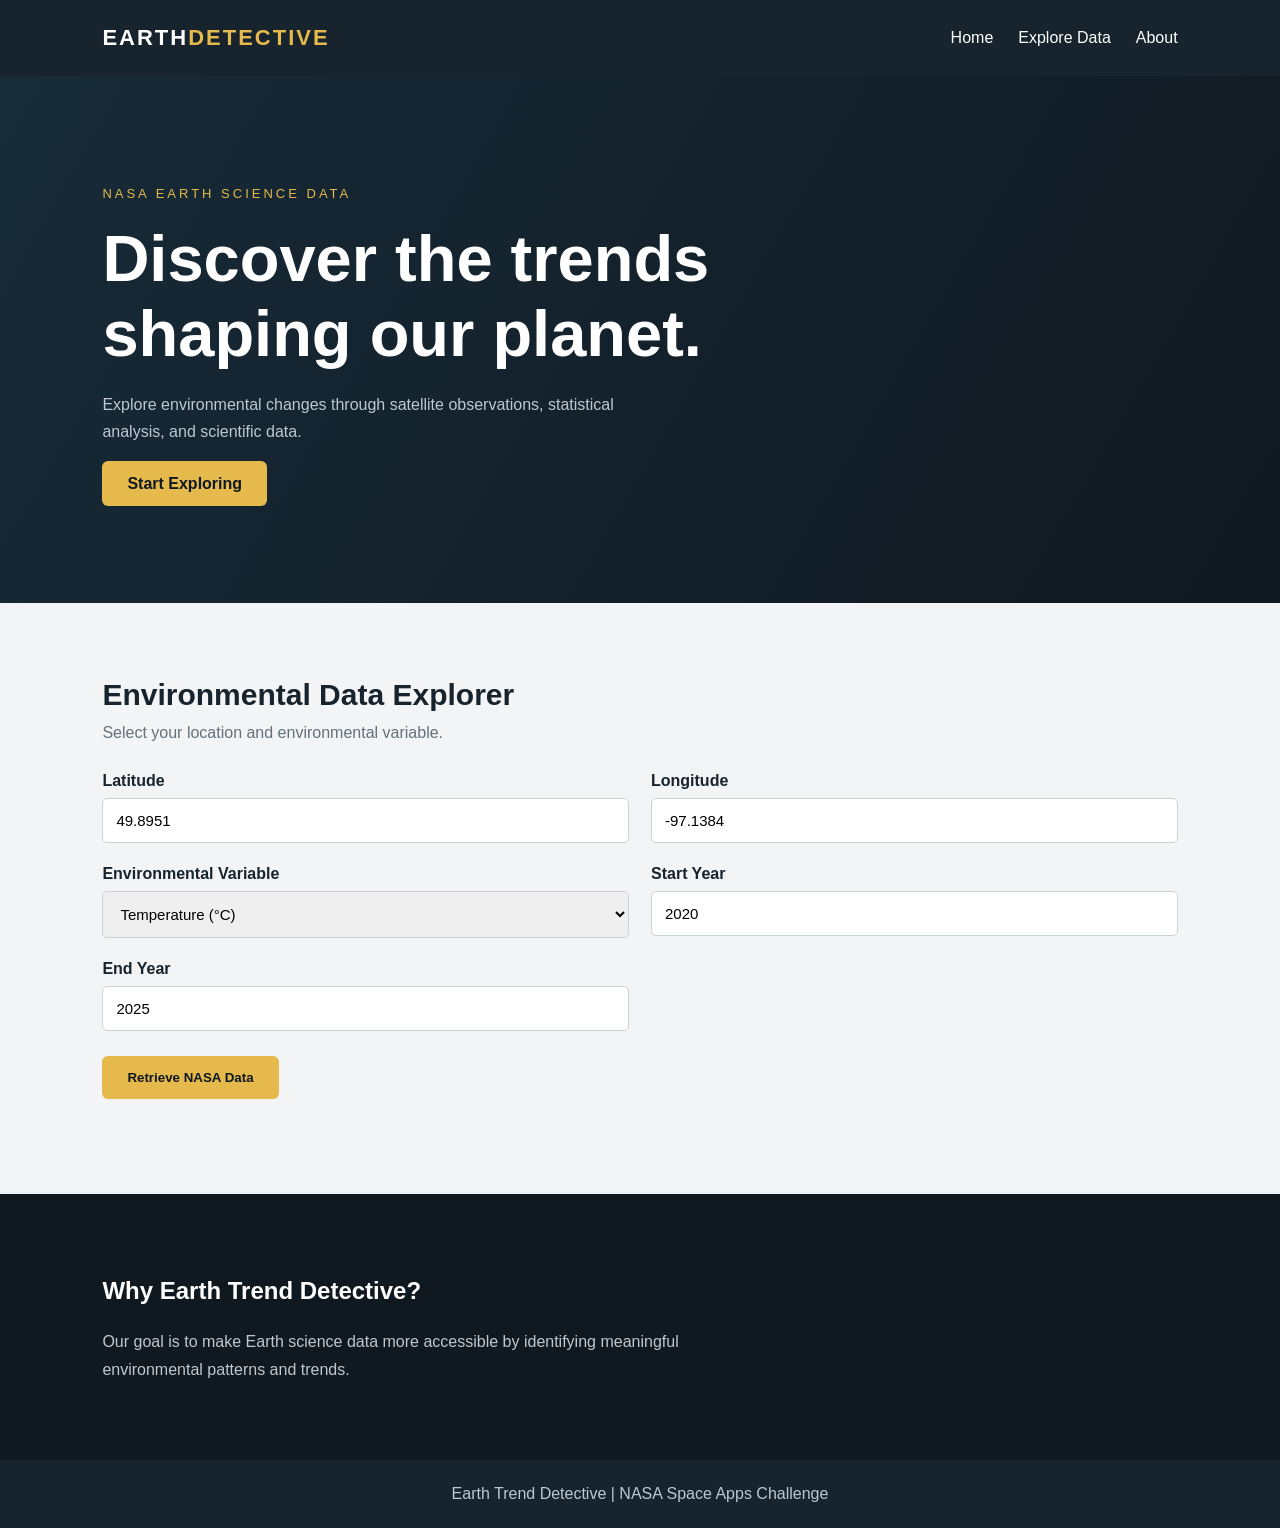
==== geosignal.github.io/index.html @ a8f1e44b "website" ====
<!DOCTYPE html>
<html lang="en">

<head>
    <meta charset="UTF-8">
    <meta name="viewport" content="width=device-width, initial-scale=1.0">

    <title>Earth Trend Detective</title>

    <link rel="stylesheet" href="style.css">
</head>

<body>

    <header>
        <div class="logo">EARTH<span>DETECTIVE</span></div>
        <nav>
            <a href="#home">Home</a>
            <a href="#explore">Explore Data</a>
            <a href="#about">About</a>
        </nav>
    </header>

    <main>

        <section class="hero" id="home">
            <p class="eyebrow">NASA EARTH SCIENCE DATA</p>
            <h1>Discover the trends<br>shaping our planet.</h1>
            <p class="subtitle">
                Explore environmental changes through satellite observations,
                statistical analysis, and scientific data.
            </p>
            <a href="#explore" class="primary-button">
                Start Exploring
            </a>
        </section>

        <section class="explorer" id="explore">

            <h2>Environmental Data Explorer</h2>
            <p>Select your location and environmental variable.</p>

            <form id="dataForm">

                <div class="form-grid">

                    <div class="field">
                        <label for="latitude">Latitude</label>
                        <input
                            type="number"
                            id="latitude"
                            value="49.8951"
                            step="any"
                            min="-90"
                            max="90"
                            required
                        >
                    </div>

                    <div class="field">
                        <label for="longitude">Longitude</label>
                        <input
                            type="number"
                            id="longitude"
                            value="-97.1384"
                            step="any"
                            min="-180"
                            max="180"
                            required
                        >
                    </div>

                    <div class="field">
                        <label for="variable">Environmental Variable</label>
                        <select id="variable">
                            <option value="T2M">Temperature (°C)</option>
                            <option value="PRECTOTCORR">Precipitation (mm/day)</option>
                            <option value="RH2M">Relative Humidity (%)</option>
                            <option value="WS10M">Wind Speed (m/s)</option>
                            <option value="ALLSKY_SFC_SW_DWN">Solar Radiation</option>
                        </select>
                    </div>

                    <div class="field">
                        <label for="startYear">Start Year</label>
                        <input
                            type="number"
                            id="startYear"
                            value="2020"
                            min="1981"
                            required
                        >
                    </div>

                    <div class="field">
                        <label for="endYear">End Year</label>
                        <input
                            type="number"
                            id="endYear"
                            value="2025"
                            min="1981"
                            required
                        >
                    </div>

                </div>

                <button type="submit" id="submitButton">
                    Retrieve NASA Data
                </button>

            </form>

            <div id="status"></div>

            <section id="results" hidden>

                <h2>Retrieved Data</h2>

                <div class="result-card">
                    <p>Data Source</p>
                    <h3>NASA POWER</h3>
                </div>

                <div class="result-card">
                    <p>Number of observations</p>
                    <h3 id="observationCount">-</h3>
                </div>

                <div class="result-card">
                    <p>Environmental Variable</p>
                    <h3 id="selectedVariable">-</h3>
                </div>

                <div class="table-container">
                    <table>
                        <thead>
                            <tr>
                                <th>Date</th>
                                <th>Measurement</th>
                            </tr>
                        </thead>
                        <tbody id="dataTable"></tbody>
                    </table>
                </div>

            </section>

        </section>

        <section class="about" id="about">
            <h2>Why Earth Trend Detective?</h2>
            <p>
                Our goal is to make Earth science data more accessible by
                identifying meaningful environmental patterns and trends.
            </p>
        </section>

    </main>

    <footer>
        <p>Earth Trend Detective | NASA Space Apps Challenge</p>
    </footer>

    <script src="script.js"></script>

</body>
</html>
---- geosignal.github.io/style.css ----
* {
    margin: 0;
    padding: 0;
    box-sizing: border-box;
}

body {
    font-family: Arial, sans-serif;
    background: #101820;
    color: #ffffff;
}

/* Navigation */

header {
    display: flex;
    justify-content: space-between;
    align-items: center;
    padding: 25px 8%;
    background: #17232d;
}

.logo {
    font-weight: bold;
    font-size: 22px;
    letter-spacing: 2px;
}

.logo span {
    color: #e5b94b;
}

nav {
    display: flex;
    gap: 25px;
}

nav a {
    color: white;
    text-decoration: none;
}

/* Hero section */

.hero {
    padding: 110px 8%;
    background: linear-gradient(120deg, #172b38, #101820);
}

.eyebrow {
    color: #e5b94b;
    letter-spacing: 3px;
    font-size: 13px;
    margin-bottom: 20px;
}

.hero h1 {
    font-size: clamp(38px, 6vw, 65px);
    margin-bottom: 20px;
}

.subtitle {
    color: #bdc8d0;
    max-width: 550px;
    line-height: 1.7;
    margin-bottom: 30px;
}

.primary-button,
button {
    background: #e5b94b;
    color: #101820;
    border: none;
    padding: 14px 25px;
    border-radius: 6px;
    font-weight: bold;
    cursor: pointer;
    text-decoration: none;
}

button:hover,
.primary-button:hover {
    background: #f3ce6e;
}

/* Explorer */

.explorer {
    padding: 75px 8%;
    background: #f2f4f5;
    color: #17232d;
}

.explorer > p {
    color: #64717b;
    margin: 12px 0 30px;
}

.explorer h2 {
    font-size: 30px;
}

.form-grid {
    display: grid;
    grid-template-columns: repeat(2, minmax(0, 1fr));
    gap: 22px;
    margin-bottom: 25px;
}

.field {
    display: flex;
    flex-direction: column;
    gap: 8px;
}

.field label {
    font-weight: bold;
}

input,
select {
    padding: 13px;
    border: 1px solid #ccd3d8;
    border-radius: 5px;
    font-size: 15px;
    width: 100%;
}

#status {
    margin-top: 20px;
    font-weight: bold;
}

#results {
    margin-top: 40px;
}

.result-card {
    display: inline-block;
    background: white;
    padding: 20px;
    margin: 15px 10px 15px 0;
    border-radius: 8px;
    min-width: 180px;
    box-shadow: 0 2px 8px #00000010;
}

.result-card p {
    color: #64717b;
    margin-bottom: 10px;
}

.table-container {
    overflow-x: auto;
    margin-top: 25px;
}

table {
    width: 100%;
    border-collapse: collapse;
    background: white;
}

th, td {
    padding: 14px;
    text-align: left;
    border-bottom: 1px solid #ddd;
}

th {
    background: #172b38;
    color: white;
}

/* About */

.about {
    padding: 75px 8%;
    line-height: 1.8;
}

.about p {
    color: #bdc8d0;
    max-width: 650px;
    margin-top: 15px;
}

footer {
    padding: 25px;
    text-align: center;
    background: #17232d;
    color: #bdc8d0;
}

/* Mobile responsiveness */

@media (max-width: 650px) {
    header {
        flex-direction: column;
        gap: 20px;
    }

    nav {
        gap: 15px;
    }

    .form-grid {
        grid-template-columns: 1fr;
    }

    .hero {
        padding: 75px 8%;
    }
}
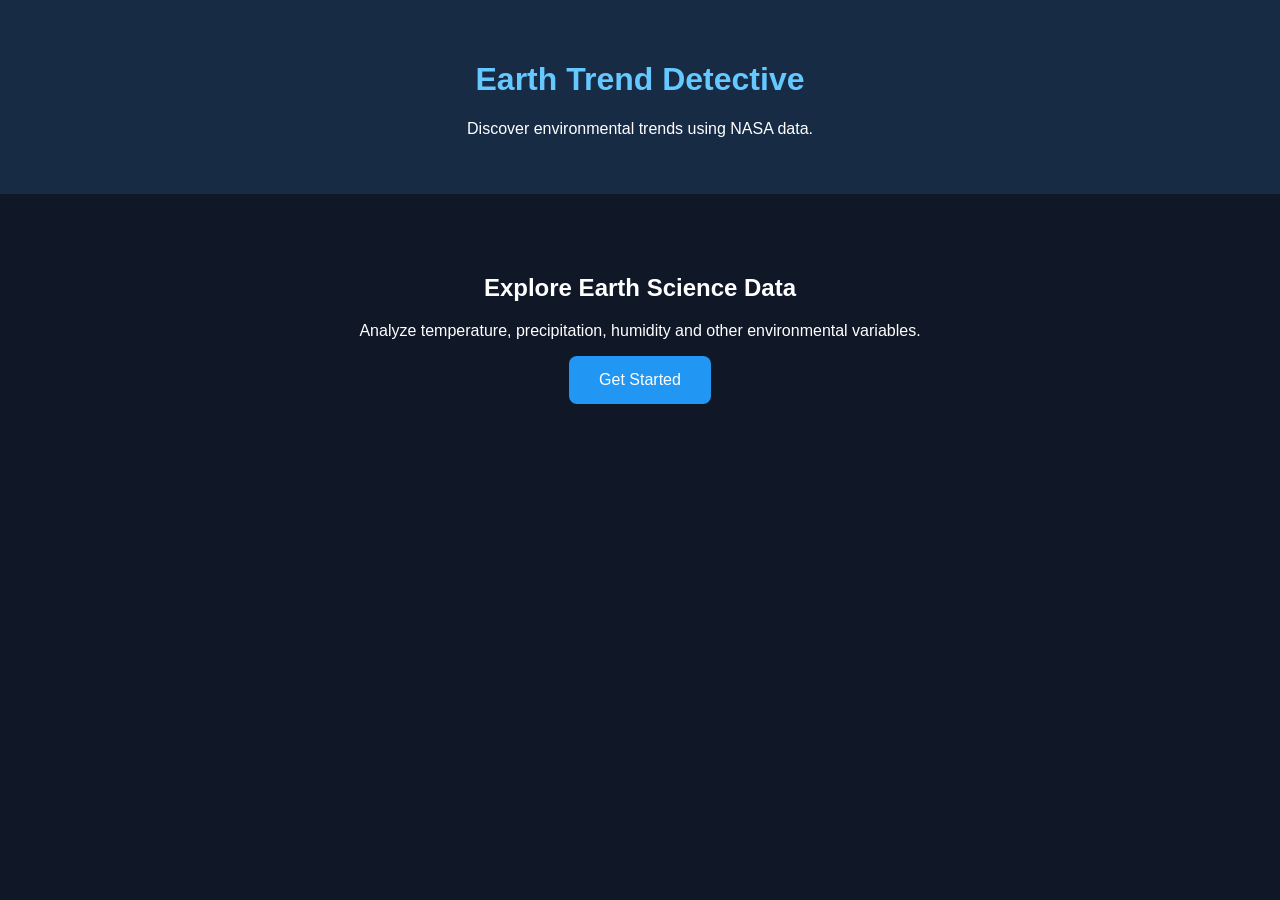
==== commit 65ca194f: "webs" ====
--- a/geosignal.github.io/index.html
+++ b/geosignal.github.io/index.html
@@ -1,3 +1,4 @@
+
 <!DOCTYPE html>
 <html lang="en">
 
@@ -13,156 +14,24 @@
 <body>
 
     <header>
-        <div class="logo">EARTH<span>DETECTIVE</span></div>
-        <nav>
-            <a href="#home">Home</a>
-            <a href="#explore">Explore Data</a>
-            <a href="#about">About</a>
-        </nav>
+        <h1>Earth Trend Detective</h1>
+        <p>Discover environmental trends using NASA data.</p>
     </header>
 
     <main>
+        <h2>Explore Earth Science Data</h2>
 
-        <section class="hero" id="home">
-            <p class="eyebrow">NASA EARTH SCIENCE DATA</p>
-            <h1>Discover the trends<br>shaping our planet.</h1>
-            <p class="subtitle">
-                Explore environmental changes through satellite observations,
-                statistical analysis, and scientific data.
-            </p>
-            <a href="#explore" class="primary-button">
-                Start Exploring
-            </a>
-        </section>
+        <p>
+            Analyze temperature, precipitation,
+            humidity and other environmental variables.
+        </p>
 
-        <section class="explorer" id="explore">
-
-            <h2>Environmental Data Explorer</h2>
-            <p>Select your location and environmental variable.</p>
-
-            <form id="dataForm">
-
-                <div class="form-grid">
-
-                    <div class="field">
-                        <label for="latitude">Latitude</label>
-                        <input
-                            type="number"
-                            id="latitude"
-                            value="49.8951"
-                            step="any"
-                            min="-90"
-                            max="90"
-                            required
-                        >
-                    </div>
-
-                    <div class="field">
-                        <label for="longitude">Longitude</label>
-                        <input
-                            type="number"
-                            id="longitude"
-                            value="-97.1384"
-                            step="any"
-                            min="-180"
-                            max="180"
-                            required
-                        >
-                    </div>
-
-                    <div class="field">
-                        <label for="variable">Environmental Variable</label>
-                        <select id="variable">
-                            <option value="T2M">Temperature (°C)</option>
-                            <option value="PRECTOTCORR">Precipitation (mm/day)</option>
-                            <option value="RH2M">Relative Humidity (%)</option>
-                            <option value="WS10M">Wind Speed (m/s)</option>
-                            <option value="ALLSKY_SFC_SW_DWN">Solar Radiation</option>
-                        </select>
-                    </div>
-
-                    <div class="field">
-                        <label for="startYear">Start Year</label>
-                        <input
-                            type="number"
-                            id="startYear"
-                            value="2020"
-                            min="1981"
-                            required
-                        >
-                    </div>
-
-                    <div class="field">
-                        <label for="endYear">End Year</label>
-                        <input
-                            type="number"
-                            id="endYear"
-                            value="2025"
-                            min="1981"
-                            required
-                        >
-                    </div>
-
-                </div>
-
-                <button type="submit" id="submitButton">
-                    Retrieve NASA Data
-                </button>
-
-            </form>
-
-            <div id="status"></div>
-
-            <section id="results" hidden>
-
-                <h2>Retrieved Data</h2>
-
-                <div class="result-card">
-                    <p>Data Source</p>
-                    <h3>NASA POWER</h3>
-                </div>
-
-                <div class="result-card">
-                    <p>Number of observations</p>
-                    <h3 id="observationCount">-</h3>
-                </div>
-
-                <div class="result-card">
-                    <p>Environmental Variable</p>
-                    <h3 id="selectedVariable">-</h3>
-                </div>
-
-                <div class="table-container">
-                    <table>
-                        <thead>
-                            <tr>
-                                <th>Date</th>
-                                <th>Measurement</th>
-                            </tr>
-                        </thead>
-                        <tbody id="dataTable"></tbody>
-                    </table>
-                </div>
-
-            </section>
-
-        </section>
-
-        <section class="about" id="about">
-            <h2>Why Earth Trend Detective?</h2>
-            <p>
-                Our goal is to make Earth science data more accessible by
-                identifying meaningful environmental patterns and trends.
-            </p>
-        </section>
-
+        <button onclick="showMessage()">
+            Get Started
+        </button>
     </main>
-
-    <footer>
-        <p>Earth Trend Detective | NASA Space Apps Challenge</p>
-    </footer>
 
     <script src="script.js"></script>
 
 </body>
-</html>+</html>
--- a/geosignal.github.io/style.css
+++ b/geosignal.github.io/style.css
@@ -1,214 +1,31 @@
-* {
-    margin: 0;
-    padding: 0;
-    box-sizing: border-box;
-}
 
 body {
     font-family: Arial, sans-serif;
-    background: #101820;
-    color: #ffffff;
+    background-color: #101827;
+    color: white;
+    margin: 0;
+    text-align: center;
 }
 
-/* Navigation */
-
 header {
-    display: flex;
-    justify-content: space-between;
-    align-items: center;
-    padding: 25px 8%;
-    background: #17232d;
+    background-color: #172b45;
+    padding: 40px;
 }
 
-.logo {
-    font-weight: bold;
-    font-size: 22px;
-    letter-spacing: 2px;
+h1 {
+    color: #65c8ff;
 }
 
-.logo span {
-    color: #e5b94b;
+main {
+    padding: 60px 20px;
 }
 
-nav {
-    display: flex;
-    gap: 25px;
+button {
+    background-color: #2196f3;
+    color: white;
+    padding: 15px 30px;
+    border: none;
+    border-radius: 8px;
+    cursor: pointer;
+    font-size: 16px;
 }
-
-nav a {
-    color: white;
-    text-decoration: none;
-}
-
-/* Hero section */
-
-.hero {
-    padding: 110px 8%;
-    background: linear-gradient(120deg, #172b38, #101820);
-}
-
-.eyebrow {
-    color: #e5b94b;
-    letter-spacing: 3px;
-    font-size: 13px;
-    margin-bottom: 20px;
-}
-
-.hero h1 {
-    font-size: clamp(38px, 6vw, 65px);
-    margin-bottom: 20px;
-}
-
-.subtitle {
-    color: #bdc8d0;
-    max-width: 550px;
-    line-height: 1.7;
-    margin-bottom: 30px;
-}
-
-.primary-button,
-button {
-    background: #e5b94b;
-    color: #101820;
-    border: none;
-    padding: 14px 25px;
-    border-radius: 6px;
-    font-weight: bold;
-    cursor: pointer;
-    text-decoration: none;
-}
-
-button:hover,
-.primary-button:hover {
-    background: #f3ce6e;
-}
-
-/* Explorer */
-
-.explorer {
-    padding: 75px 8%;
-    background: #f2f4f5;
-    color: #17232d;
-}
-
-.explorer > p {
-    color: #64717b;
-    margin: 12px 0 30px;
-}
-
-.explorer h2 {
-    font-size: 30px;
-}
-
-.form-grid {
-    display: grid;
-    grid-template-columns: repeat(2, minmax(0, 1fr));
-    gap: 22px;
-    margin-bottom: 25px;
-}
-
-.field {
-    display: flex;
-    flex-direction: column;
-    gap: 8px;
-}
-
-.field label {
-    font-weight: bold;
-}
-
-input,
-select {
-    padding: 13px;
-    border: 1px solid #ccd3d8;
-    border-radius: 5px;
-    font-size: 15px;
-    width: 100%;
-}
-
-#status {
-    margin-top: 20px;
-    font-weight: bold;
-}
-
-#results {
-    margin-top: 40px;
-}
-
-.result-card {
-    display: inline-block;
-    background: white;
-    padding: 20px;
-    margin: 15px 10px 15px 0;
-    border-radius: 8px;
-    min-width: 180px;
-    box-shadow: 0 2px 8px #00000010;
-}
-
-.result-card p {
-    color: #64717b;
-    margin-bottom: 10px;
-}
-
-.table-container {
-    overflow-x: auto;
-    margin-top: 25px;
-}
-
-table {
-    width: 100%;
-    border-collapse: collapse;
-    background: white;
-}
-
-th, td {
-    padding: 14px;
-    text-align: left;
-    border-bottom: 1px solid #ddd;
-}
-
-th {
-    background: #172b38;
-    color: white;
-}
-
-/* About */
-
-.about {
-    padding: 75px 8%;
-    line-height: 1.8;
-}
-
-.about p {
-    color: #bdc8d0;
-    max-width: 650px;
-    margin-top: 15px;
-}
-
-footer {
-    padding: 25px;
-    text-align: center;
-    background: #17232d;
-    color: #bdc8d0;
-}
-
-/* Mobile responsiveness */
-
-@media (max-width: 650px) {
-    header {
-        flex-direction: column;
-        gap: 20px;
-    }
-
-    nav {
-        gap: 15px;
-    }
-
-    .form-grid {
-        grid-template-columns: 1fr;
-    }
-
-    .hero {
-        padding: 75px 8%;
-    }
-}
